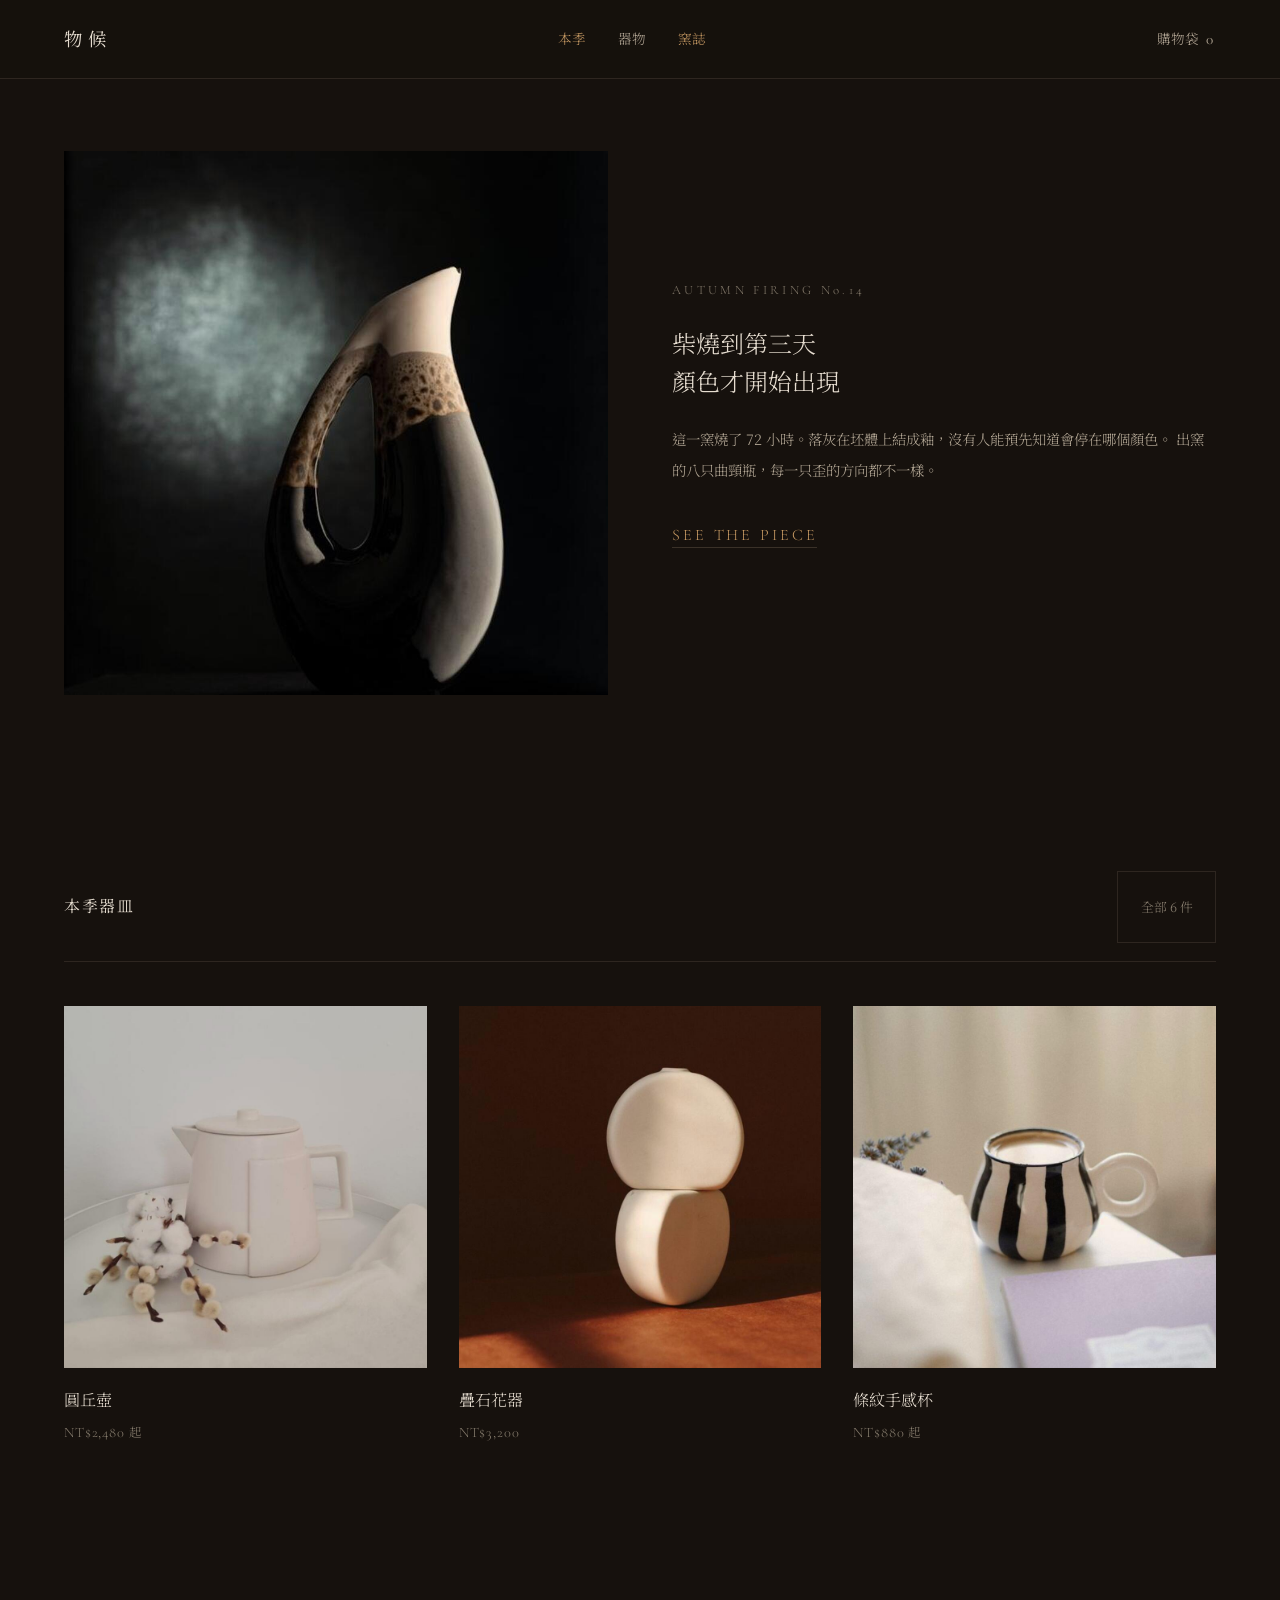
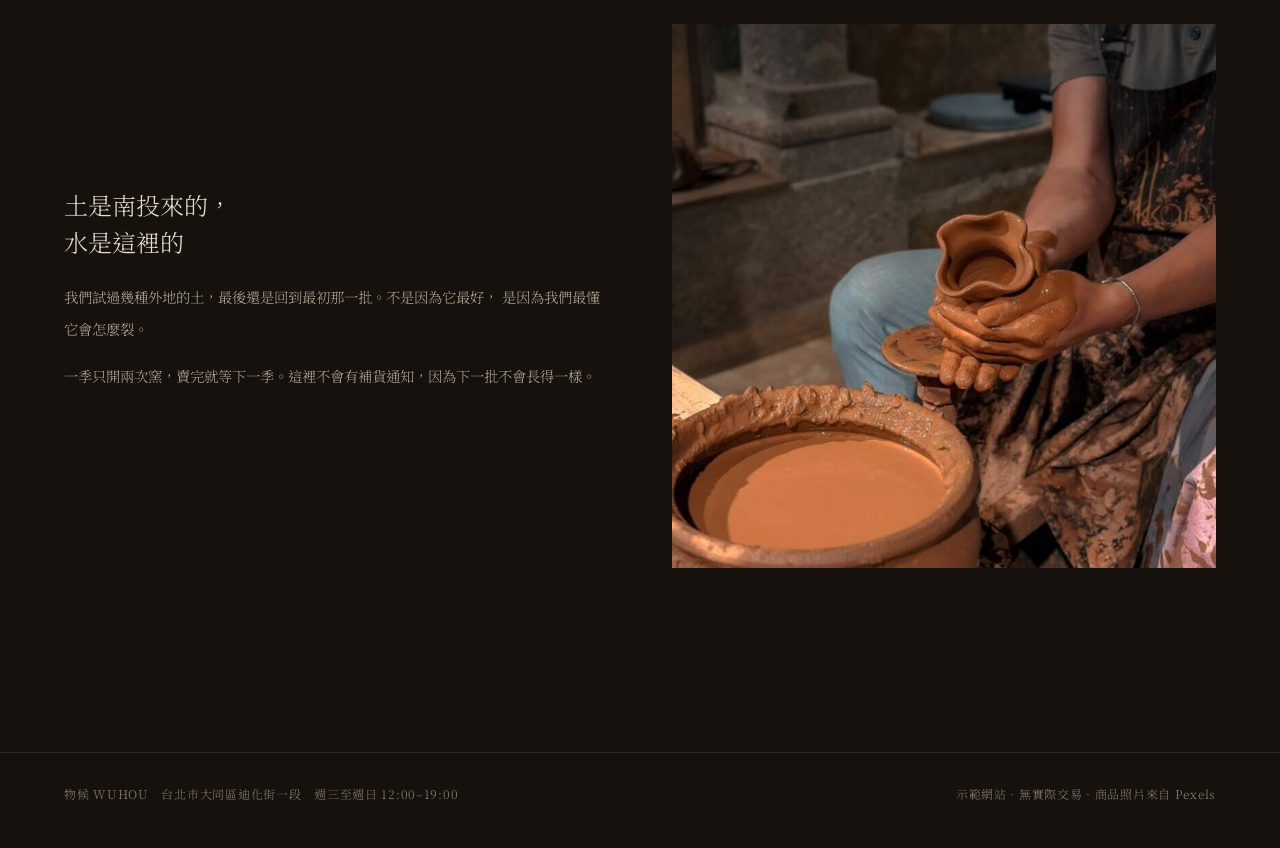
==== index.html @ ce98f242 "Add Wuhou storefront demo A fully clickable shop with no backend: spec selection, cart, add-ons, gue" ====
<!doctype html>
<html lang="zh-Hant">
<head>
<meta charset="utf-8">
<meta name="viewport" content="width=device-width, initial-scale=1">
<title>物候 WUHOU — 器物選物</title>
<meta name="description" content="示範用的線上器物選物店。柴燒陶器、玻璃與織品，一季一批。">
<link rel="preconnect" href="https://fonts.googleapis.com">
<link rel="preconnect" href="https://fonts.gstatic.com" crossorigin>
<link href="https://fonts.googleapis.com/css2?family=Noto+Serif+TC:wght@300;400;500&family=Cormorant+Garamond:wght@300;400&display=swap" rel="stylesheet">
<link rel="stylesheet" href="css/site.css">
</head>
<body>

<main>
  <!-- 開場：不是商品格，先給一件東西和一段故事 -->
  <section class="wrap band" style="padding-top:clamp(2.5rem,6vw,4.5rem)">
    <div style="display:grid;grid-template-columns:minmax(0,1fr) minmax(0,1fr);gap:clamp(2rem,5vw,4.5rem);align-items:center" class="hero-2">
      <a href="product.html?id=bottle" style="display:block;background:var(--raise);aspect-ratio:1;overflow:hidden">
        <img src="img/bottle.jpg" alt="黑釉曲頸瓶" width="900" height="900" style="width:100%;height:100%;object-fit:cover">
      </a>
      <div>
        <p class="eyebrow" style="margin:0">AUTUMN FIRING No.14</p>
        <h1 class="lead" style="margin-top:1.3rem">柴燒到第三天<br>顏色才開始出現</h1>
        <p class="prose" style="margin-top:1.5rem">
          這一窯燒了 72 小時。落灰在坯體上結成釉，沒有人能預先知道會停在哪個顏色。
          出窯的八只曲頸瓶，每一只歪的方向都不一樣。
        </p>
        <p style="margin-top:2rem">
          <a class="link-u latin" href="product.html?id=bottle" style="font-size:1rem;letter-spacing:.18em;color:var(--gold)">SEE THE PIECE</a>
        </p>
      </div>
    </div>
  </section>

  <!-- 本季器皿 -->
  <section class="wrap band">
    <div class="band-hd">
      <h2>本季器皿</h2>
      <a class="side link-u" href="shop.html">全部 6 件</a>
    </div>
    <div class="grid" id="featured"></div>
  </section>

  <!-- 窯誌 -->
  <section class="wrap band" id="story">
    <div style="display:grid;grid-template-columns:minmax(0,1fr) minmax(0,1fr);gap:clamp(2rem,5vw,4rem);align-items:center" class="hero-2">
      <div>
        <h2 class="lead" style="font-size:clamp(1.4rem,1rem+1.6vw,1.9rem)">土是南投來的，<br>水是這裡的</h2>
        <p class="prose" style="margin-top:1.3rem">
          我們試過幾種外地的土，最後還是回到最初那一批。不是因為它最好，
          是因為我們最懂它會怎麼裂。
        </p>
        <p class="prose" style="margin-top:1rem">
          一季只開兩次窯，賣完就等下一季。這裡不會有補貨通知，因為下一批不會長得一樣。
        </p>
      </div>
      <img src="img/hands.jpg" alt="陶藝師在轆轤上拉坯" width="800" height="800" style="background:var(--raise)">
    </div>
  </section>
</main>

<style>
@media (max-width:56rem){ .hero-2{grid-template-columns:1fr!important} }
</style>

<script src="js/data.js"></script>
<script src="js/store.js"></script>
<script src="js/ui.js"></script>
<script>
UI.mount('index.html');
document.getElementById('featured').innerHTML =
  WUHOU.products.slice(0, 3).map(UI.card).join('');
</script>
</body>
</html>
---- css/site.css ----
:root{
  --ground:#16110d;
  --raise:#1d1712;
  --ink:#e6ddd0;
  --muted:#b3a795;
  --faint:#877d6e;
  --line:#2e2620;
  --line-2:#3a3128;
  --gold:#c79a63;
  --warn:#d08b6a;

  --serif:"Noto Serif TC","Songti TC",Georgia,serif;
  --latin:"Cormorant Garamond",Georgia,serif;

  --wrap:80rem;
  --gutter:clamp(1.25rem,5vw,4rem);
  --t:.3s cubic-bezier(.215,.61,.355,1);
}

*{box-sizing:border-box}
html{-webkit-text-size-adjust:100%}
body{
  margin:0;background:var(--ground);color:var(--ink);
  font-family:var(--serif);font-weight:300;
  font-size:clamp(.95rem,.92rem+.15vw,1rem);line-height:2;
}
img{max-width:100%;height:auto;display:block}
a{color:inherit;text-decoration:none}
button{font:inherit;color:inherit;background:none;border:0;cursor:pointer}
input,select,textarea{font:inherit;color:inherit}
:focus-visible{outline:2px solid var(--gold);outline-offset:3px}
@media (prefers-reduced-motion:reduce){*{transition:none!important;animation:none!important;scroll-behavior:auto!important}}

.wrap{max-width:var(--wrap);margin-inline:auto;padding-inline:var(--gutter)}
.latin{font-family:var(--latin)}
.hide{display:none!important}
.sr{position:absolute;width:1px;height:1px;overflow:hidden;clip:rect(0 0 0 0);white-space:nowrap}

/* ---------- header ---------- */
.hd{position:sticky;top:0;z-index:60;background:rgba(22,17,13,.94);backdrop-filter:blur(8px);border-bottom:1px solid var(--line)}
.hd-in{display:flex;align-items:center;justify-content:space-between;gap:1rem;padding-block:1.05rem}
.brand{font-size:1.15rem;letter-spacing:.3em;font-weight:400}
.nav{display:flex;gap:2rem;font-size:.85rem;color:var(--muted)}
.nav a:hover,.nav a[aria-current]{color:var(--gold)}
.hd-cart{display:flex;align-items:center;gap:.45rem;font-size:.85rem;color:var(--muted);min-height:44px;padding-inline:.2rem}
.hd-cart:hover{color:var(--gold)}
.hd-cart b{font-family:var(--latin);font-weight:400;font-size:.95rem}
.nav-toggle{display:none;min-width:44px;min-height:44px;color:var(--muted)}
@media (max-width:52rem){
  .nav{position:fixed;inset:0 0 auto;top:0;flex-direction:column;gap:0;background:var(--ground);padding:5rem var(--gutter) 2rem;transform:translateY(-100%);transition:transform var(--t);z-index:55;border-bottom:1px solid var(--line)}
  .nav.open{transform:translateY(0)}
  .nav a{padding-block:.9rem;border-bottom:1px solid var(--line);font-size:1rem}
  .nav-toggle{display:block;position:relative;z-index:56}
}

/* ---------- 通用 ---------- */
.eyebrow{font-family:var(--latin);font-size:.8rem;letter-spacing:.26em;color:var(--faint)}
.band{padding-block:clamp(3rem,7vw,5.5rem)}
.band-hd{display:flex;justify-content:space-between;align-items:baseline;gap:1rem;padding-bottom:1.1rem;border-bottom:1px solid var(--line);margin-bottom:clamp(1.75rem,4vw,2.75rem)}
.band-hd h2{margin:0;font-size:1rem;font-weight:400;letter-spacing:.1em}
.band-hd .side{font-size:.8rem;color:var(--faint)}
.lead{font-size:clamp(1.6rem,1rem+2.6vw,2.5rem);line-height:1.55;font-weight:300;margin:0}
.prose{color:var(--muted);font-size:.9rem;line-height:2.2;max-width:36rem}

.btn{display:inline-flex;align-items:center;justify-content:center;gap:.5rem;min-height:52px;padding-inline:1.6rem;
  background:var(--ink);color:var(--ground);font-size:.95rem;letter-spacing:.12em;transition:background var(--t),color var(--t)}
.btn:hover{background:var(--gold)}
.btn[disabled],.btn.off{background:var(--line-2);color:var(--faint);cursor:not-allowed}
.btn-ghost{background:none;color:var(--ink);border:1px solid var(--line-2);min-height:48px}
.btn-ghost:hover{border-color:var(--gold);color:var(--gold);background:none}
.link-u{border-bottom:1px solid var(--line-2);padding-bottom:2px;transition:color var(--t),border-color var(--t)}
.link-u:hover{color:var(--gold);border-color:var(--gold)}

/* ---------- 商品格 ---------- */
.grid{display:grid;grid-template-columns:repeat(3,minmax(0,1fr));gap:clamp(2rem,4vw,3.5rem) clamp(1.25rem,2.5vw,2.5rem)}
@media (max-width:60rem){.grid{grid-template-columns:repeat(2,minmax(0,1fr))}}
@media (max-width:30rem){.grid{grid-template-columns:1fr}}

.card{display:flex;flex-direction:column;gap:1rem}
.card-fig{position:relative;overflow:hidden;background:var(--raise);aspect-ratio:1}
.card-fig img{width:100%;height:100%;object-fit:cover;transition:transform .6s var(--t),filter var(--t)}
.card:hover .card-fig img,.card:focus-visible .card-fig img{transform:scale(1.03);filter:brightness(1.12)}
/* hover 才浮出的操作列 —— COS 的做法，維持版面乾淨 */
.card-act{position:absolute;left:0;right:0;bottom:0;padding-block:.7rem;text-align:center;font-size:.8rem;letter-spacing:.14em;
  background:rgba(22,17,13,.82);color:var(--ink);transform:translateY(100%);transition:transform var(--t)}
.card:hover .card-act,.card:focus-within .card-act{transform:translateY(0)}
.card-name{font-size:1rem}
.card-price{font-family:var(--latin);font-size:.9rem;color:var(--faint);letter-spacing:.06em;margin-top:.2rem}
.card-flag{font-size:.75rem;color:var(--warn);margin-top:.15rem}

/* ---------- 篩選（少量商品收成一顆按鈕） ---------- */
.tools{display:flex;justify-content:space-between;align-items:center;gap:1rem;flex-wrap:wrap;margin-bottom:1.5rem}
.filter-btn{display:inline-flex;align-items:center;gap:.6rem;min-height:44px;padding-inline:1.1rem;border:1px solid var(--line-2);font-size:.85rem;letter-spacing:.06em}
.filter-btn:hover{border-color:var(--gold);color:var(--gold)}
.filter-btn .n{font-family:var(--latin);color:var(--gold)}
.panel{border:1px solid var(--line);padding:1.4rem;margin-bottom:2rem;display:grid;grid-template-columns:repeat(auto-fit,minmax(11rem,1fr));gap:1.4rem}
.panel h3{margin:0 0 .7rem;font-size:.8rem;color:var(--faint);font-weight:400;letter-spacing:.1em}
.chips{display:flex;flex-wrap:wrap;gap:.5rem}
.chip{min-height:38px;padding-inline:.9rem;border:1px solid var(--line-2);font-size:.82rem;color:var(--muted);transition:all var(--t)}
.chip:hover{border-color:var(--gold);color:var(--gold)}
.chip[aria-pressed="true"]{background:var(--ink);color:var(--ground);border-color:var(--ink)}
.sortsel{min-height:44px;background:none;border:1px solid var(--line-2);color:var(--muted);padding-inline:.8rem;font-size:.85rem}
.sortsel option{background:var(--ground)}

/* ---------- 商品頁 ---------- */
.pdp{display:grid;grid-template-columns:minmax(0,1.15fr) minmax(0,.85fr);gap:clamp(2rem,5vw,4.5rem);align-items:start}
@media (max-width:64rem){.pdp{grid-template-columns:1fr}}
.pdp-media{position:sticky;top:5.5rem}
@media (max-width:64rem){.pdp-media{position:static}}
.pdp-main{background:var(--raise);aspect-ratio:1;overflow:hidden}
.pdp-main img{width:100%;height:100%;object-fit:cover}
.pdp-thumbs{display:grid;grid-template-columns:repeat(3,minmax(0,1fr));gap:.9rem;margin-top:.9rem}
.pdp-thumbs button{aspect-ratio:1;overflow:hidden;opacity:.55;transition:opacity var(--t),outline-color var(--t);outline:1px solid transparent;outline-offset:-1px}
.pdp-thumbs button:hover{opacity:.85}
.pdp-thumbs button[aria-current="true"]{opacity:1;outline-color:var(--gold)}
.pdp-thumbs img{width:100%;height:100%;object-fit:cover}

.pdp h1{margin:.5rem 0 0;font-size:clamp(1.6rem,1.2rem+1.6vw,2.15rem);font-weight:300;line-height:1.5}
.pdp-price{font-family:var(--latin);font-size:1.25rem;color:var(--muted);letter-spacing:.05em;margin-top:.4rem}
.pdp-price .from{font-family:var(--serif);font-size:.8rem;color:var(--faint);margin-left:.4rem}

.opt-group{margin-top:2.2rem}
.opt-label{font-size:.8rem;color:var(--faint);letter-spacing:.1em;display:flex;justify-content:space-between;gap:1rem}
.opt-list{display:flex;flex-wrap:wrap;gap:.6rem;margin-top:.85rem}
.opt{min-height:46px;padding-inline:1.15rem;border:1px solid var(--line-2);font-size:.88rem;color:var(--muted);transition:all var(--t)}
.opt:hover{border-color:var(--muted);color:var(--ink)}
.opt[aria-pressed="true"]{background:var(--ink);color:var(--ground);border-color:var(--ink)}
.opt.soon{color:var(--faint);border-style:dashed}
.opt.na{color:#6a6156;text-decoration:line-through;border-color:var(--line)}
.opt-note{margin-top:.7rem;font-size:.8rem;color:var(--warn);line-height:1.9}
.locked{opacity:.4;pointer-events:none}

.buy{display:flex;gap:.75rem;margin-top:2.2rem;align-items:stretch}
.qty{display:flex;align-items:center;border:1px solid var(--line-2)}
.qty button{min-width:44px;min-height:52px;color:var(--muted);font-size:1.05rem}
.qty button:hover{color:var(--gold)}
.qty span{min-width:2rem;text-align:center;font-family:var(--latin)}
.buy .btn{flex-grow:1}
.buy-hint{margin-top:.9rem;font-size:.8rem;color:var(--faint)}
.gate{margin-top:2.2rem;padding:1rem 1.15rem;border:1px dashed var(--line-2);font-size:.85rem;color:var(--faint)}

.acc{margin-top:2.8rem;border-top:1px solid var(--line)}
.acc-row{width:100%;display:flex;justify-content:space-between;align-items:center;gap:1rem;padding-block:1.15rem;border-bottom:1px solid var(--line);font-size:.9rem;text-align:left;min-height:56px}
.acc-row:hover{color:var(--gold)}
.acc-row .pm{color:var(--faint);font-family:var(--latin);font-size:1.05rem}
.acc-body{border-bottom:1px solid var(--line);padding-block:.2rem 1.2rem;font-size:.85rem;color:var(--muted);line-height:2.1}
.spec{display:grid;grid-template-columns:5.5rem 1fr;gap:.15rem 1.2rem}
.spec dt{color:var(--faint)}
.spec dd{margin:0}

/* 手機底部固定購買列 */
.stickybuy{position:fixed;left:0;right:0;bottom:0;z-index:50;display:none;gap:.7rem;align-items:center;
  padding:.7rem var(--gutter) calc(.7rem + env(safe-area-inset-bottom));background:rgba(22,17,13,.96);border-top:1px solid var(--line);backdrop-filter:blur(8px)}
.stickybuy .p{flex-shrink:0;font-family:var(--latin);font-size:1rem}
.stickybuy .btn{flex-grow:1;min-height:48px}
@media (max-width:64rem){.stickybuy.on{display:flex}}

/* ---------- 抽屜 ---------- */
.scrim{position:fixed;inset:0;background:rgba(0,0,0,.6);opacity:0;pointer-events:none;transition:opacity var(--t);z-index:70}
.scrim.on{opacity:1;pointer-events:auto}
.drawer{position:fixed;top:0;right:0;bottom:0;width:min(27rem,100%);background:var(--ground);border-left:1px solid var(--line);
  transform:translateX(100%);transition:transform var(--t);z-index:80;display:flex;flex-direction:column}
.drawer.on{transform:translateX(0)}
.drawer-hd{display:flex;justify-content:space-between;align-items:center;padding:1.3rem 1.5rem;border-bottom:1px solid var(--line)}
.drawer-hd h2{margin:0;font-size:1rem;font-weight:400;letter-spacing:.1em}
.drawer-body{flex-grow:1;overflow-y:auto;padding:1.2rem 1.5rem}
.drawer-ft{border-top:1px solid var(--line);padding:1.2rem 1.5rem calc(1.2rem + env(safe-area-inset-bottom))}
.xclose{min-width:44px;min-height:44px;color:var(--faint);font-size:1.2rem}
.xclose:hover{color:var(--gold)}

.line{display:grid;grid-template-columns:5rem 1fr auto;gap:1rem;padding-block:1rem;border-bottom:1px solid var(--line)}
.line:last-child{border-bottom:0}
.line img{width:5rem;aspect-ratio:1;object-fit:cover;background:var(--raise)}
.line .n{font-size:.92rem}
.line .o{font-size:.78rem;color:var(--faint);margin-top:.15rem}
.line .p{font-family:var(--latin);font-size:.9rem;color:var(--muted);white-space:nowrap}
.line .tools2{display:flex;gap:1rem;margin-top:.5rem;font-size:.78rem;color:var(--faint)}
.line .tools2 button:hover{color:var(--gold)}

.sum{font-size:.88rem}
.sum div{display:flex;justify-content:space-between;gap:1rem;padding-block:.4rem;color:var(--muted)}
.sum .t{border-top:1px solid var(--line);margin-top:.5rem;padding-top:.8rem;color:var(--ink);font-size:1rem}
.sum .t span:last-child{font-family:var(--latin);font-size:1.15rem}
.freebar{margin-block:.8rem;font-size:.8rem;color:var(--gold)}
.freebar .track{height:2px;background:var(--line-2);margin-top:.5rem}
.freebar .fill{height:2px;background:var(--gold);transition:width var(--t)}

/* ---------- 加購中繼頁 ---------- */
.addons{display:grid;grid-template-columns:repeat(4,minmax(0,1fr));gap:1.2rem}
@media (max-width:60rem){.addons{grid-template-columns:repeat(2,minmax(0,1fr))}}
.ad{border:1px solid var(--line);padding:.9rem;display:flex;flex-direction:column;gap:.6rem}
.ad img{aspect-ratio:1;object-fit:cover;background:var(--raise)}
.ad .n{font-size:.85rem;line-height:1.7}
.ad .pr{font-family:var(--latin);font-size:.9rem;color:var(--muted)}
.ad .was{text-decoration:line-through;color:var(--faint);margin-left:.4rem;font-size:.8rem}
.ad button{min-height:42px;border:1px solid var(--line-2);font-size:.8rem;letter-spacing:.08em;transition:all var(--t)}
.ad button:hover{border-color:var(--gold);color:var(--gold)}
.ad button[aria-pressed="true"]{background:var(--ink);color:var(--ground);border-color:var(--ink)}

/* ---------- 購物車 / 結帳 ---------- */
.two{display:grid;grid-template-columns:minmax(0,1.6fr) minmax(0,1fr);gap:clamp(2rem,5vw,4rem);align-items:start}
@media (max-width:64rem){.two{grid-template-columns:1fr}}
.side{border:1px solid var(--line);padding:1.4rem}
@media (min-width:64rem){.side{position:sticky;top:5.5rem}}

.steps{display:flex;gap:1.4rem;font-size:.82rem;color:var(--faint);border-bottom:1px solid var(--line);padding-bottom:1rem;margin-bottom:2rem;flex-wrap:wrap}
.steps b{font-weight:300}
.steps .now{color:var(--gold)}
.steps .done{color:var(--muted)}

.field{margin-bottom:1.1rem}
.field label{display:block;font-size:.8rem;color:var(--faint);margin-bottom:.4rem}
.field input,.field select,.field textarea{width:100%;min-height:48px;background:var(--raise);border:1px solid var(--line-2);padding:.6rem .8rem;font-size:.92rem}
.field input:focus,.field select:focus,.field textarea:focus{border-color:var(--gold);outline:none}
.field select option{background:var(--ground)}
.field .err{color:var(--warn);font-size:.78rem;margin-top:.35rem}
.field.bad input,.field.bad select{border-color:var(--warn)}
.row2{display:grid;grid-template-columns:1fr 1fr;gap:1.1rem}
@media (max-width:36rem){.row2{grid-template-columns:1fr}}
.check{display:flex;gap:.6rem;align-items:flex-start;font-size:.85rem;color:var(--muted);margin-bottom:1rem;line-height:1.9}
.check input{width:18px;height:18px;margin-top:.45rem;flex-shrink:0;accent-color:var(--gold)}
.note{font-size:.8rem;color:var(--faint);line-height:1.9}

.empty{text-align:center;padding-block:5rem}
.empty p{color:var(--muted);margin-bottom:1.6rem}

.toast{position:fixed;left:50%;bottom:2rem;transform:translate(-50%,1rem);z-index:90;background:var(--ink);color:var(--ground);
  padding:.75rem 1.3rem;font-size:.85rem;opacity:0;pointer-events:none;transition:opacity var(--t),transform var(--t)}
.toast.on{opacity:1;transform:translate(-50%,0)}

footer{border-top:1px solid var(--line);margin-top:clamp(3rem,8vw,6rem)}
.ft{display:flex;justify-content:space-between;gap:1rem;flex-wrap:wrap;padding-block:1.8rem 2.6rem;font-size:.75rem;color:var(--faint);letter-spacing:.06em}
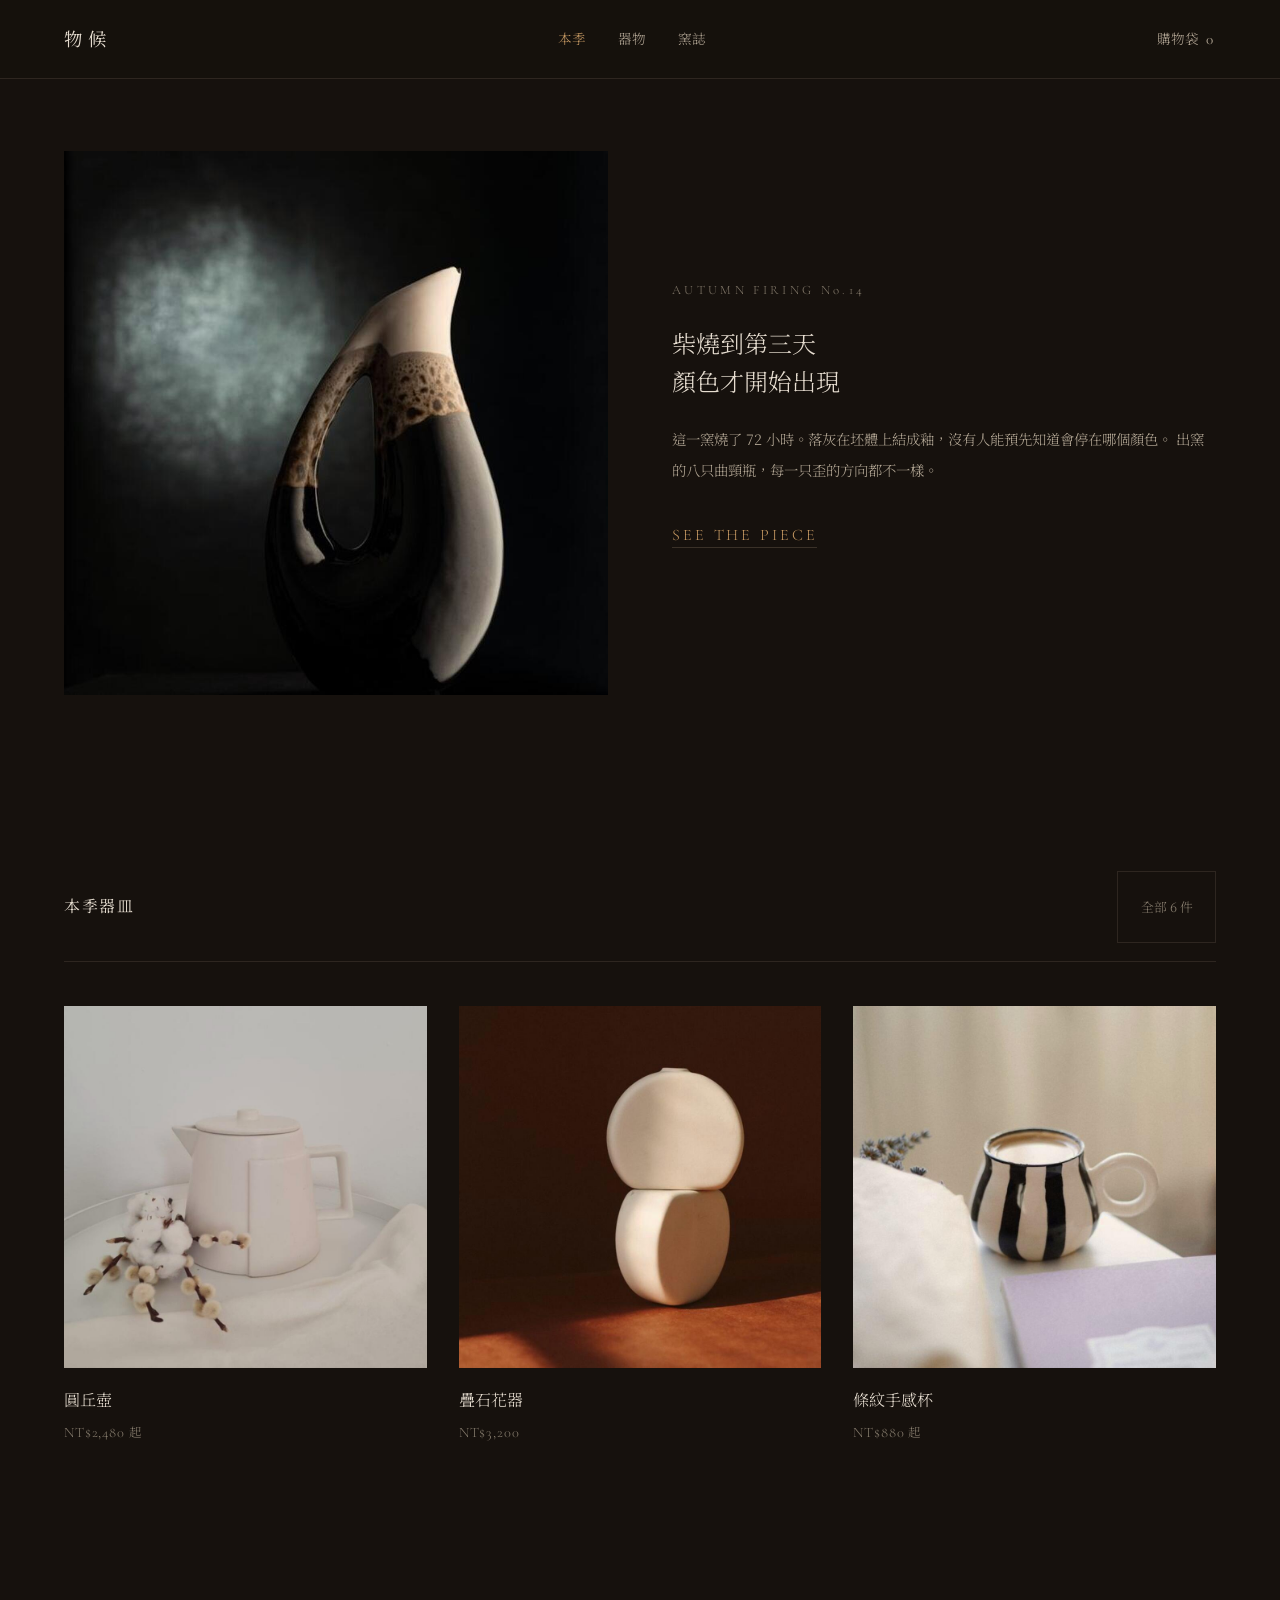
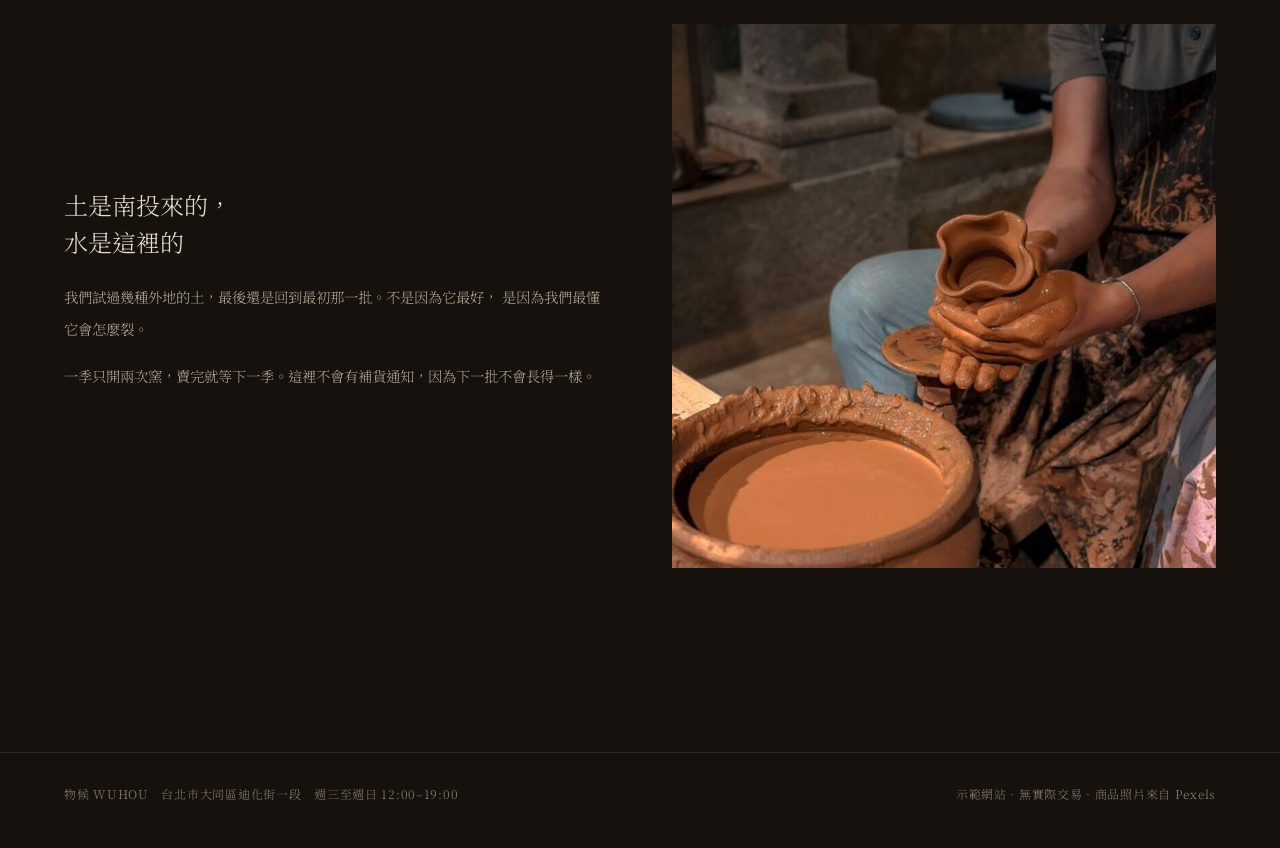
==== commit 9724ff94: "Fix defects found by adversarial testing Cart state - Prune de-listed items and clamp quantities onc" ====
--- a/index.html
+++ b/index.html
@@ -7,7 +7,7 @@
 <meta name="description" content="示範用的線上器物選物店。柴燒陶器、玻璃與織品，一季一批。">
 <link rel="preconnect" href="https://fonts.googleapis.com">
 <link rel="preconnect" href="https://fonts.gstatic.com" crossorigin>
-<link href="https://fonts.googleapis.com/css2?family=Noto+Serif+TC:wght@300;400;500&family=Cormorant+Garamond:wght@300;400&display=swap" rel="stylesheet">
+<link href="https://fonts.googleapis.com/css2?family=Noto+Serif+TC:wght@300;400&family=Cormorant+Garamond:wght@300;400&display=swap" rel="stylesheet">
 <link rel="stylesheet" href="css/site.css">
 </head>
 <body>
--- a/css/site.css
+++ b/css/site.css
@@ -39,7 +39,7 @@
 /* ---------- header ---------- */
 .hd{position:sticky;top:0;z-index:60;background:rgba(22,17,13,.94);backdrop-filter:blur(8px);border-bottom:1px solid var(--line)}
 .hd-in{display:flex;align-items:center;justify-content:space-between;gap:1rem;padding-block:1.05rem}
-.brand{font-size:1.15rem;letter-spacing:.3em;font-weight:400}
+.brand{font-size:1.15rem;letter-spacing:.3em;font-weight:400;display:inline-flex;align-items:center;min-height:44px}
 .nav{display:flex;gap:2rem;font-size:.85rem;color:var(--muted)}
 .nav a:hover,.nav a[aria-current]{color:var(--gold)}
 .hd-cart{display:flex;align-items:center;gap:.45rem;font-size:.85rem;color:var(--muted);min-height:44px;padding-inline:.2rem}
@@ -96,7 +96,7 @@
 .panel{border:1px solid var(--line);padding:1.4rem;margin-bottom:2rem;display:grid;grid-template-columns:repeat(auto-fit,minmax(11rem,1fr));gap:1.4rem}
 .panel h3{margin:0 0 .7rem;font-size:.8rem;color:var(--faint);font-weight:400;letter-spacing:.1em}
 .chips{display:flex;flex-wrap:wrap;gap:.5rem}
-.chip{min-height:38px;padding-inline:.9rem;border:1px solid var(--line-2);font-size:.82rem;color:var(--muted);transition:all var(--t)}
+.chip{min-height:44px;padding-inline:.9rem;border:1px solid var(--line-2);font-size:.82rem;color:var(--muted);transition:all var(--t)}
 .chip:hover{border-color:var(--gold);color:var(--gold)}
 .chip[aria-pressed="true"]{background:var(--ink);color:var(--ground);border-color:var(--ink)}
 .sortsel{min-height:44px;background:none;border:1px solid var(--line-2);color:var(--muted);padding-inline:.8rem;font-size:.85rem}
@@ -110,9 +110,9 @@
 .pdp-main{background:var(--raise);aspect-ratio:1;overflow:hidden}
 .pdp-main img{width:100%;height:100%;object-fit:cover}
 .pdp-thumbs{display:grid;grid-template-columns:repeat(3,minmax(0,1fr));gap:.9rem;margin-top:.9rem}
-.pdp-thumbs button{aspect-ratio:1;overflow:hidden;opacity:.55;transition:opacity var(--t),outline-color var(--t);outline:1px solid transparent;outline-offset:-1px}
+.pdp-thumbs button{aspect-ratio:1;overflow:hidden;opacity:.55;transition:opacity var(--t),box-shadow var(--t)}
 .pdp-thumbs button:hover{opacity:.85}
-.pdp-thumbs button[aria-current="true"]{opacity:1;outline-color:var(--gold)}
+.pdp-thumbs button[aria-current="true"]{opacity:1;box-shadow:inset 0 0 0 2px var(--gold)}
 .pdp-thumbs img{width:100%;height:100%;object-fit:cover}
 
 .pdp h1{margin:.5rem 0 0;font-size:clamp(1.6rem,1.2rem+1.6vw,2.15rem);font-weight:300;line-height:1.5}
@@ -159,8 +159,10 @@
 .scrim{position:fixed;inset:0;background:rgba(0,0,0,.6);opacity:0;pointer-events:none;transition:opacity var(--t);z-index:70}
 .scrim.on{opacity:1;pointer-events:auto}
 .drawer{position:fixed;top:0;right:0;bottom:0;width:min(27rem,100%);background:var(--ground);border-left:1px solid var(--line);
-  transform:translateX(100%);transition:transform var(--t);z-index:80;display:flex;flex-direction:column}
-.drawer.on{transform:translateX(0)}
+  transform:translateX(100%);visibility:hidden;z-index:80;display:flex;flex-direction:column;
+  transition:transform .3s cubic-bezier(.215,.61,.355,1),visibility 0s linear .3s}
+.drawer.on{transform:translateX(0);visibility:visible;
+  transition:transform .3s cubic-bezier(.215,.61,.355,1),visibility 0s}
 .drawer-hd{display:flex;justify-content:space-between;align-items:center;padding:1.3rem 1.5rem;border-bottom:1px solid var(--line)}
 .drawer-hd h2{margin:0;font-size:1rem;font-weight:400;letter-spacing:.1em}
 .drawer-body{flex-grow:1;overflow-y:auto;padding:1.2rem 1.5rem}
@@ -211,7 +213,7 @@
 .field{margin-bottom:1.1rem}
 .field label{display:block;font-size:.8rem;color:var(--faint);margin-bottom:.4rem}
 .field input,.field select,.field textarea{width:100%;min-height:48px;background:var(--raise);border:1px solid var(--line-2);padding:.6rem .8rem;font-size:.92rem}
-.field input:focus,.field select:focus,.field textarea:focus{border-color:var(--gold);outline:none}
+.field input:focus-visible,.field select:focus-visible,.field textarea:focus-visible{border-color:var(--gold);outline:2px solid var(--gold);outline-offset:2px}
 .field select option{background:var(--ground)}
 .field .err{color:var(--warn);font-size:.78rem;margin-top:.35rem}
 .field.bad input,.field.bad select{border-color:var(--warn)}
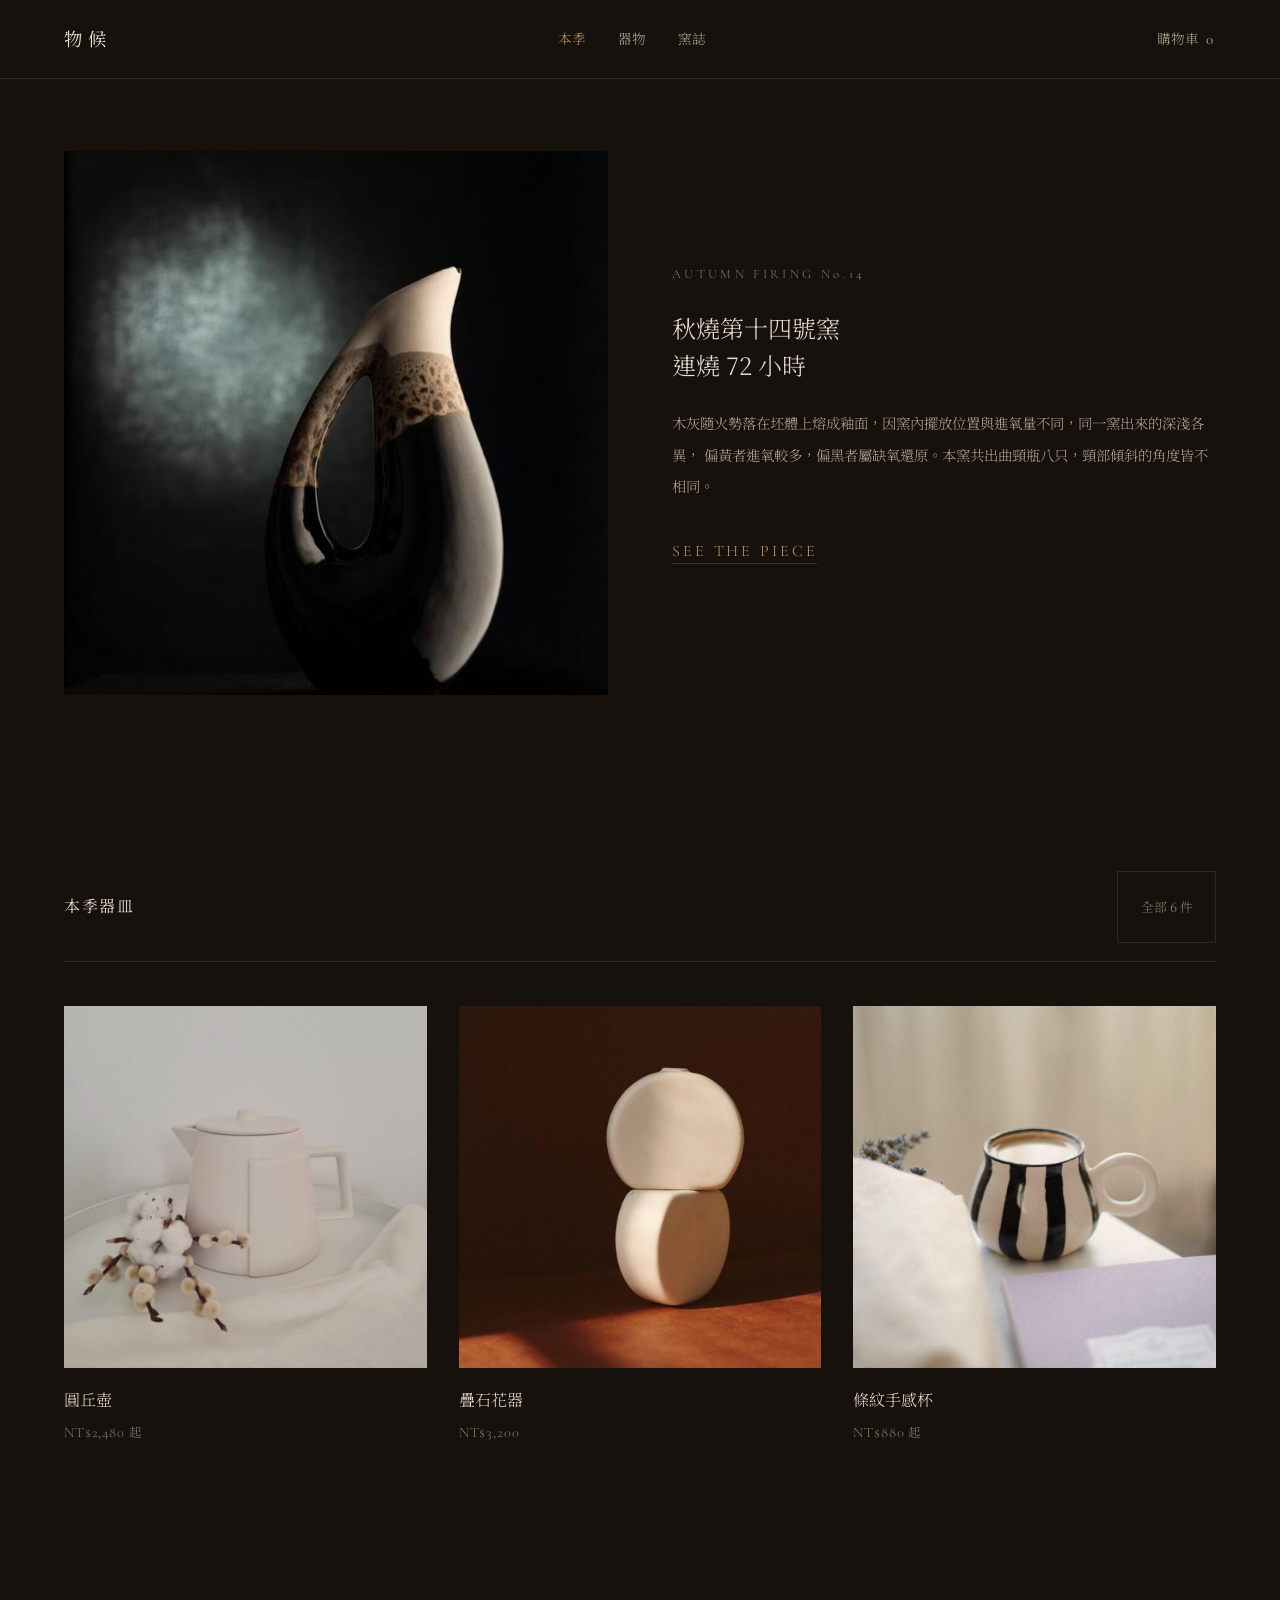
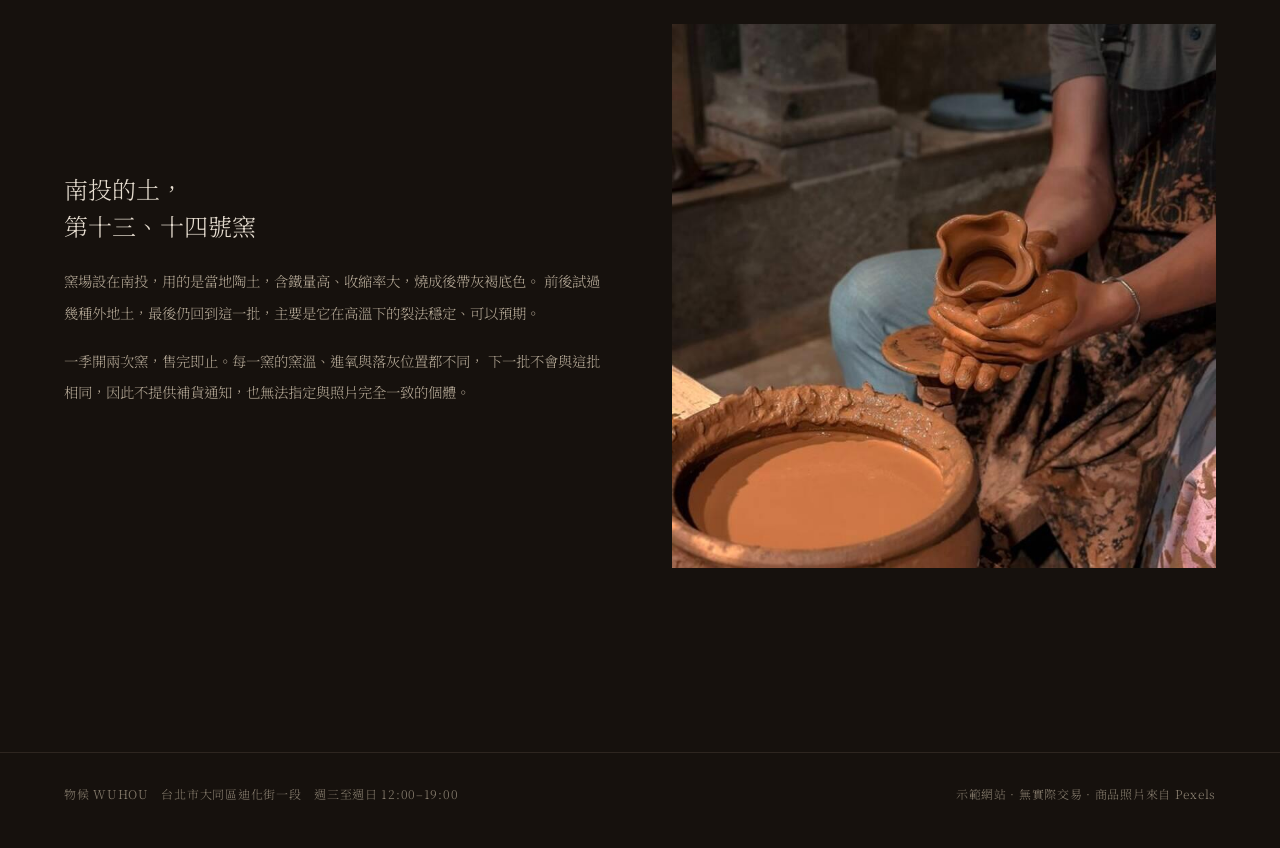
==== commit 414ea53e: "Rewrite product and brand copy in Taiwanese retail register Replaces the short-clause literary voice" ====
--- a/index.html
+++ b/index.html
@@ -8,7 +8,8 @@
 <link rel="preconnect" href="https://fonts.googleapis.com">
 <link rel="preconnect" href="https://fonts.gstatic.com" crossorigin>
 <link href="https://fonts.googleapis.com/css2?family=Noto+Serif+TC:wght@300;400&family=Cormorant+Garamond:wght@300;400&display=swap" rel="stylesheet">
-<link rel="stylesheet" href="css/site.css">
+<link rel="icon" href="data:image/svg+xml,%3Csvg xmlns=%22http://www.w3.org/2000/svg%22 viewBox=%220 0 32 32%22%3E%3Crect width=%2232%22 height=%2232%22 fill=%22%2316110d%22/%3E%3Ccircle cx=%2216%22 cy=%2218%22 r=%228%22 fill=%22none%22 stroke=%22%23c79a63%22 stroke-width=%221.5%22/%3E%3Cpath d=%22M11 10h10%22 stroke=%22%23c79a63%22 stroke-width=%221.5%22/%3E%3C/svg%3E">
+<link rel="stylesheet" href="css/site.css?v=202609092157">
 </head>
 <body>
 
@@ -21,10 +22,10 @@
       </a>
       <div>
         <p class="eyebrow" style="margin:0">AUTUMN FIRING No.14</p>
-        <h1 class="lead" style="margin-top:1.3rem">柴燒到第三天<br>顏色才開始出現</h1>
+        <h1 class="lead" style="margin-top:1.3rem">秋燒第十四號窯<br>連燒 72 小時</h1>
         <p class="prose" style="margin-top:1.5rem">
-          這一窯燒了 72 小時。落灰在坯體上結成釉，沒有人能預先知道會停在哪個顏色。
-          出窯的八只曲頸瓶，每一只歪的方向都不一樣。
+          木灰隨火勢落在坯體上熔成釉面，因窯內擺放位置與進氧量不同，同一窯出來的深淺各異，
+          偏黃者進氧較多，偏黑者屬缺氧還原。本窯共出曲頸瓶八只，頸部傾斜的角度皆不相同。
         </p>
         <p style="margin-top:2rem">
           <a class="link-u latin" href="product.html?id=bottle" style="font-size:1rem;letter-spacing:.18em;color:var(--gold)">SEE THE PIECE</a>
@@ -46,13 +47,14 @@
   <section class="wrap band" id="story">
     <div style="display:grid;grid-template-columns:minmax(0,1fr) minmax(0,1fr);gap:clamp(2rem,5vw,4rem);align-items:center" class="hero-2">
       <div>
-        <h2 class="lead" style="font-size:clamp(1.4rem,1rem+1.6vw,1.9rem)">土是南投來的，<br>水是這裡的</h2>
+        <h2 class="lead" style="font-size:clamp(1.4rem,1rem+1.6vw,1.9rem)">南投的土，<br>第十三、十四號窯</h2>
         <p class="prose" style="margin-top:1.3rem">
-          我們試過幾種外地的土，最後還是回到最初那一批。不是因為它最好，
-          是因為我們最懂它會怎麼裂。
+          窯場設在南投，用的是當地陶土，含鐵量高、收縮率大，燒成後帶灰褐底色。
+          前後試過幾種外地土，最後仍回到這一批，主要是它在高溫下的裂法穩定、可以預期。
         </p>
         <p class="prose" style="margin-top:1rem">
-          一季只開兩次窯，賣完就等下一季。這裡不會有補貨通知，因為下一批不會長得一樣。
+          一季開兩次窯，售完即止。每一窯的窯溫、進氧與落灰位置都不同，
+          下一批不會與這批相同，因此不提供補貨通知，也無法指定與照片完全一致的個體。
         </p>
       </div>
       <img src="img/hands.jpg" alt="陶藝師在轆轤上拉坯" width="800" height="800" style="background:var(--raise)">
@@ -64,9 +66,9 @@
 @media (max-width:56rem){ .hero-2{grid-template-columns:1fr!important} }
 </style>
 
-<script src="js/data.js"></script>
-<script src="js/store.js"></script>
-<script src="js/ui.js"></script>
+<script src="js/data.js?v=202609092157"></script>
+<script src="js/store.js?v=202609092157"></script>
+<script src="js/ui.js?v=202609092157"></script>
 <script>
 UI.mount('index.html');
 document.getElementById('featured').innerHTML =
